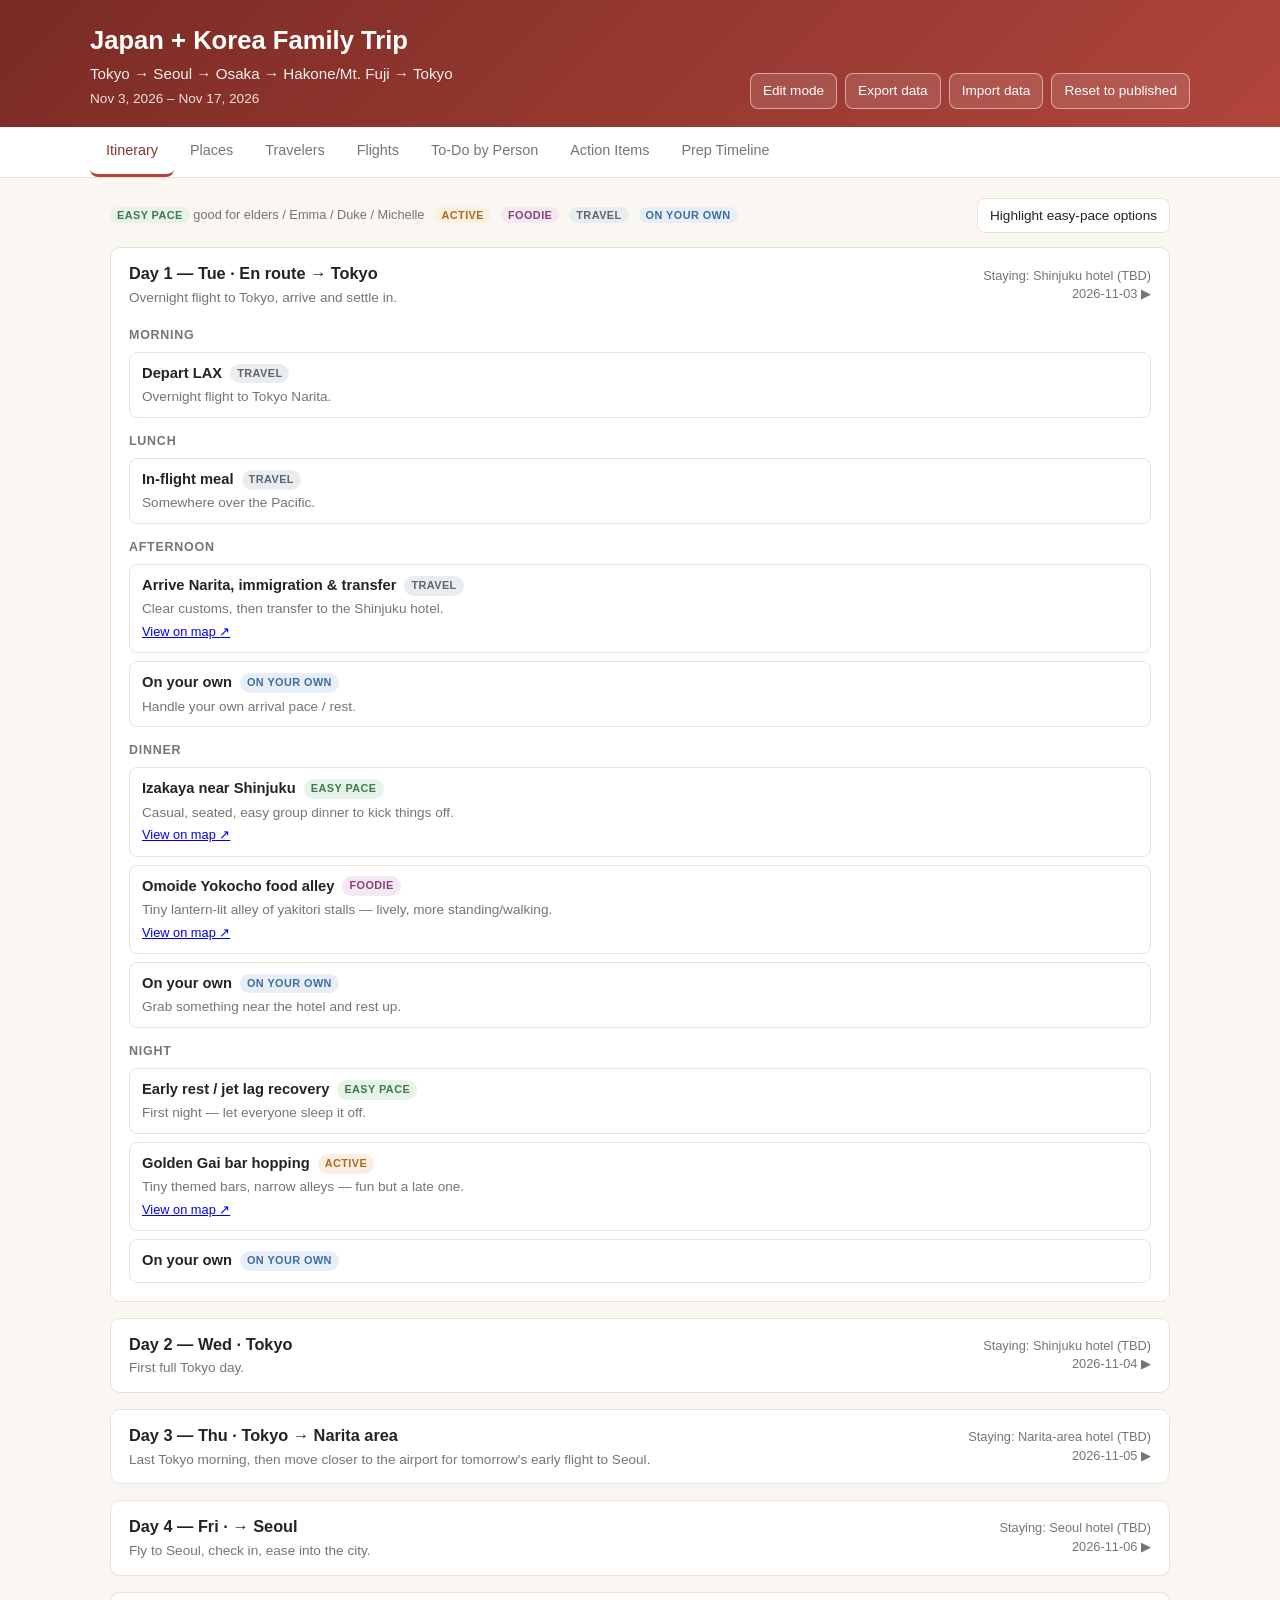
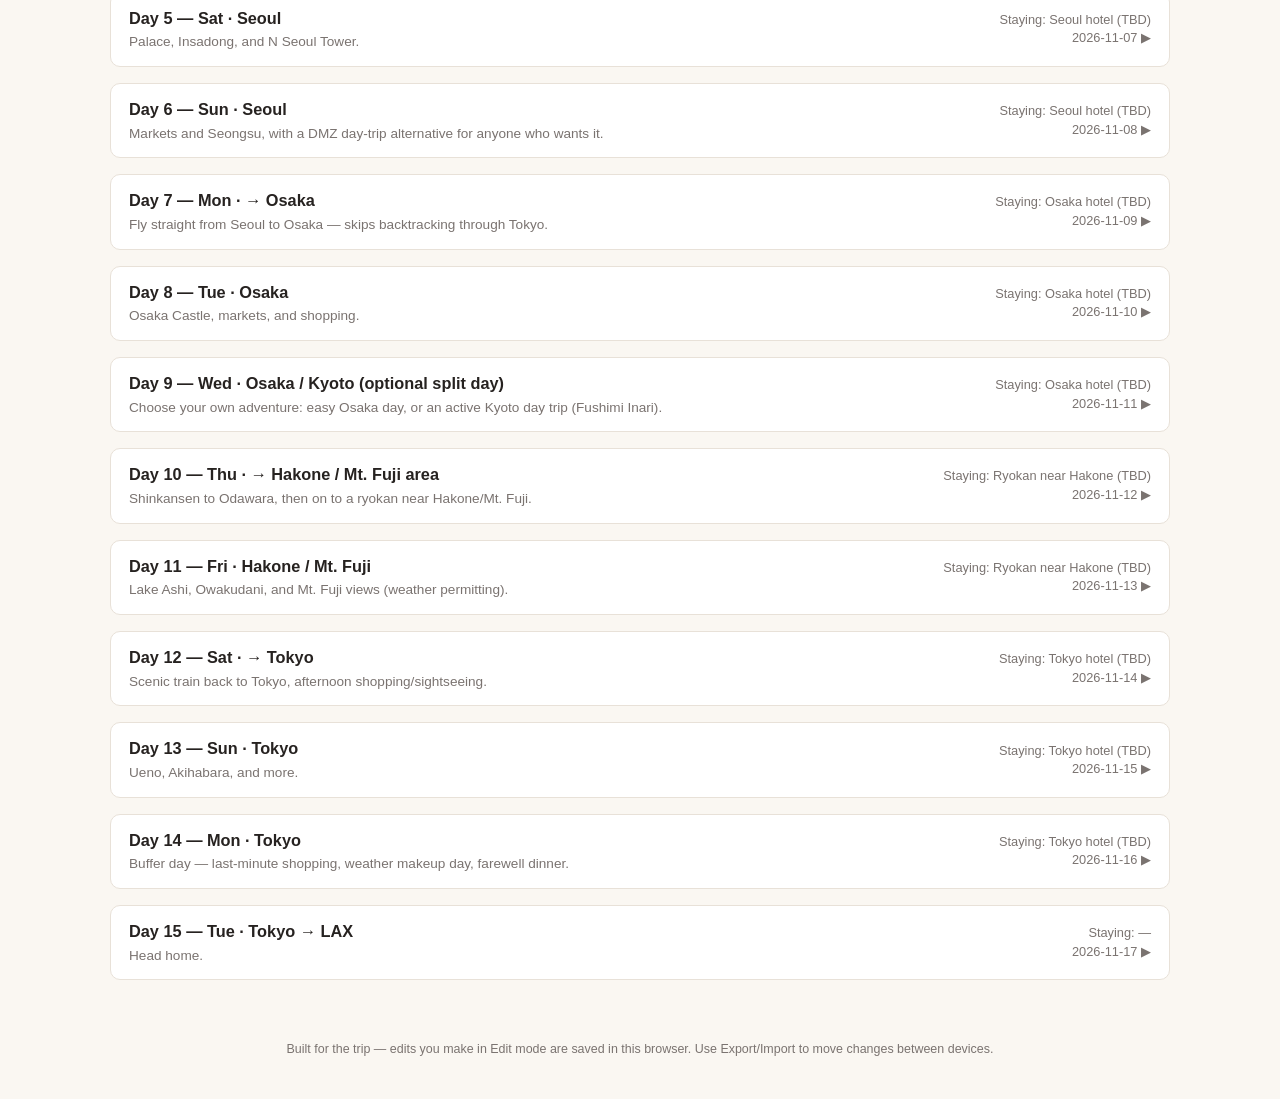
==== index.html @ 680eaec0 "Add files via upload" ====
<!DOCTYPE html>
<html lang="en">
<head>
<meta charset="UTF-8" />
<meta name="viewport" content="width=device-width, initial-scale=1.0" />
<title>Japan + Korea Family Trip 2026</title>
<link rel="stylesheet" href="style.css" />
</head>
<body>

<header class="site-header">
  <div class="header-inner">
    <div>
      <h1 id="trip-title">Trip</h1>
      <div class="subtitle" id="trip-subtitle"></div>
      <div class="dates" id="trip-dates"></div>
    </div>
    <div class="header-controls">
      <button id="edit-toggle">Edit mode</button>
      <button id="export-btn">Export data</button>
      <label class="file-input-label">
        <input type="file" id="import-input" accept="application/json" />
        <span class="btn" style="display:inline-block;">Import data</span>
      </label>
      <button id="reset-btn">Reset to published</button>
    </div>
  </div>
</header>

<nav class="tabs">
  <div class="tabs-inner">
    <button data-tab="itinerary" class="active">Itinerary</button>
    <button data-tab="places">Places</button>
    <button data-tab="travelers">Travelers</button>
    <button data-tab="flights">Flights</button>
    <button data-tab="todos">To-Do by Person</button>
    <button data-tab="actions">Action Items</button>
    <button data-tab="timeline">Prep Timeline</button>
  </div>
</nav>

<main>

  <div class="panel active" id="panel-itinerary">
    <div class="legend">
      <span><span class="tag tag-easy">Easy pace</span> good for elders / Emma / Duke / Michelle</span>
      <span><span class="tag tag-active">Active</span></span>
      <span><span class="tag tag-foodie">Foodie</span></span>
      <span><span class="tag tag-travel">Travel</span></span>
      <span><span class="tag tag-own">On your own</span></span>
      <button id="highlight-toggle" style="margin-left:auto;background:#fff;border:1px solid var(--line);color:var(--ink);">Highlight easy-pace options</button>
    </div>
    <div id="itinerary-list"></div>
  </div>

  <div class="panel" id="panel-places">
    <section class="section-block">
      <h2>Places & Links</h2>
      <p class="hint">Automatically pulled from the itinerary — click a place to open it in Google Maps.</p>
      <div id="places-list"></div>
    </section>
  </div>

  <div class="panel" id="panel-travelers">
    <section class="section-block">
      <h2>Who's Going</h2>
      <p class="hint">Turn on Edit mode to fill in real contact details.</p>
      <div class="people-grid" id="travelers-grid"></div>
    </section>
  </div>

  <div class="panel" id="panel-flights">
    <section class="section-block">
      <h2>Flight Itineraries</h2>
      <p class="hint">Placeholders — fill in real confirmation numbers and times in Edit mode.</p>
      <div style="overflow-x:auto;">
        <table>
          <thead><tr><th>Date</th><th>Route</th><th>Travelers</th><th>Airline</th><th>Flight #</th><th>Depart</th><th>Arrive</th><th>Confirmation #</th><th>Notes</th></tr></thead>
          <tbody id="flights-body"></tbody>
        </table>
      </div>
      <div id="flights-add-wrap"></div>
    </section>
  </div>

  <div class="panel" id="panel-todos">
    <section class="section-block">
      <h2>To-Do List by Person</h2>
      <div class="person-tabs" id="person-tabs"></div>
      <div id="todo-list"></div>
      <div id="todo-add-wrap"></div>
    </section>
  </div>

  <div class="panel" id="panel-actions">
    <section class="section-block">
      <h2>Action Items</h2>
      <p class="hint">Trip-wide bookings and logistics that need to get done.</p>
      <div id="action-list"></div>
      <div id="action-add-wrap"></div>
    </section>
  </div>

  <div class="panel" id="panel-timeline">
    <section class="section-block">
      <h2>Prep Timeline</h2>
      <p class="hint">From packing and the ride to the airport, through the trip, to getting home.</p>
      <ul class="checklist" id="timeline-list"></ul>
      <div id="timeline-add-wrap"></div>
    </section>
  </div>

</main>

<footer class="site-footer">
  Built for the trip — edits you make in Edit mode are saved in this browser. Use Export/Import to move changes between devices.
</footer>

<script src="data.js"></script>
<script src="app.js"></script>
</body>
</html>
---- style.css ----
:root {
  --bg: #faf7f2;
  --card: #ffffff;
  --ink: #262220;
  --muted: #7a7370;
  --line: #e8e1d8;
  --accent: #b0453c;
  --accent-dark: #8a342c;
  --easy: #3f7a4e;
  --easy-bg: #e7f2e9;
  --active: #b06a1e;
  --active-bg: #faf0e2;
  --foodie: #8a3f7a;
  --foodie-bg: #f4e9f2;
  --travel: #5c6570;
  --travel-bg: #eaedf0;
  --own: #3a6ea5;
  --own-bg: #e8eef6;
  --radius: 10px;
}

* { box-sizing: border-box; }

body {
  margin: 0;
  font-family: -apple-system, BlinkMacSystemFont, "Segoe UI", Helvetica, Arial, sans-serif;
  background: var(--bg);
  color: var(--ink);
  line-height: 1.45;
}

header.site-header {
  background: linear-gradient(135deg, #7a2b24, var(--accent));
  color: #fff;
  padding: 22px 20px 18px;
}

.header-inner {
  max-width: 1100px;
  margin: 0 auto;
  display: flex;
  flex-wrap: wrap;
  justify-content: space-between;
  align-items: flex-end;
  gap: 12px;
}

header.site-header h1 { margin: 0 0 4px; font-size: 1.6rem; }
header.site-header .subtitle { opacity: 0.92; font-size: 0.95rem; }
header.site-header .dates { opacity: 0.85; font-size: 0.85rem; margin-top: 4px; }

.header-controls {
  display: flex;
  gap: 8px;
  flex-wrap: wrap;
  align-items: center;
}

button, .btn {
  font: inherit;
  cursor: pointer;
  border-radius: 8px;
  border: 1px solid rgba(255,255,255,0.5);
  background: rgba(255,255,255,0.12);
  color: #fff;
  padding: 7px 12px;
  font-size: 0.85rem;
  transition: background 0.15s;
}
.header-controls button:hover { background: rgba(255,255,255,0.25); }
.header-controls button.active-toggle { background: #fff; color: var(--accent-dark); border-color: #fff; font-weight: 600; }

nav.tabs {
  background: var(--card);
  border-bottom: 1px solid var(--line);
  position: sticky;
  top: 0;
  z-index: 10;
}
nav.tabs .tabs-inner {
  max-width: 1100px;
  margin: 0 auto;
  display: flex;
  overflow-x: auto;
}
nav.tabs button {
  background: none;
  border: none;
  color: var(--muted);
  padding: 13px 16px;
  font-size: 0.9rem;
  font-weight: 500;
  white-space: nowrap;
  border-bottom: 3px solid transparent;
}
nav.tabs button.active {
  color: var(--accent-dark);
  border-bottom-color: var(--accent);
}

main {
  max-width: 1100px;
  margin: 0 auto;
  padding: 20px;
}

.panel { display: none; }
.panel.active { display: block; }

.day-card {
  background: var(--card);
  border: 1px solid var(--line);
  border-radius: var(--radius);
  margin-bottom: 16px;
  overflow: hidden;
}
.day-card .day-head {
  padding: 14px 18px;
  cursor: pointer;
  display: flex;
  justify-content: space-between;
  align-items: center;
  gap: 10px;
  flex-wrap: wrap;
}
.day-card .day-head:hover { background: #fbf9f6; }
.day-title { font-weight: 700; font-size: 1.02rem; }
.day-sub { color: var(--muted); font-size: 0.85rem; margin-top: 2px; }
.day-meta { font-size: 0.8rem; color: var(--muted); text-align: right; }
.day-body { padding: 0 18px 18px; display: none; }
.day-card.open .day-body { display: block; }
.day-card.open .chevron { transform: rotate(90deg); }
.chevron { transition: transform 0.15s; color: var(--muted); }

.slot { margin-top: 14px; }
.slot:first-child { margin-top: 4px; }
.slot h4 {
  margin: 0 0 8px;
  font-size: 0.78rem;
  text-transform: uppercase;
  letter-spacing: 0.06em;
  color: var(--muted);
}
.option-grid { display: flex; flex-direction: column; gap: 8px; }
.option {
  border: 1px solid var(--line);
  border-radius: 8px;
  padding: 10px 12px;
  display: flex;
  justify-content: space-between;
  gap: 10px;
  align-items: flex-start;
}
.option-main { flex: 1; }
.option-title-row { display: flex; align-items: center; gap: 8px; flex-wrap: wrap; }
.option-title { font-weight: 600; font-size: 0.92rem; }
.option-desc { color: var(--muted); font-size: 0.85rem; margin-top: 3px; }
.option-link { font-size: 0.8rem; margin-top: 4px; display: inline-block; }

.tag {
  font-size: 0.68rem;
  font-weight: 700;
  text-transform: uppercase;
  letter-spacing: 0.04em;
  padding: 2px 7px;
  border-radius: 20px;
  white-space: nowrap;
}
.tag-easy { background: var(--easy-bg); color: var(--easy); }
.tag-active { background: var(--active-bg); color: var(--active); }
.tag-foodie { background: var(--foodie-bg); color: var(--foodie); }
.tag-travel { background: var(--travel-bg); color: var(--travel); }
.tag-own { background: var(--own-bg); color: var(--own); }

.highlight-easy .option:not(.opt-easy) { opacity: 0.55; }
.highlight-easy .opt-easy { box-shadow: 0 0 0 2px var(--easy); }

.opt-actions { display: flex; gap: 4px; flex-shrink: 0; }
.opt-actions button {
  background: none;
  border: 1px solid var(--line);
  color: var(--muted);
  border-radius: 6px;
  padding: 3px 7px;
  font-size: 0.75rem;
}

.add-option-btn {
  border: 1px dashed var(--line);
  background: none;
  color: var(--muted);
  border-radius: 8px;
  padding: 6px 10px;
  font-size: 0.8rem;
  align-self: flex-start;
}

section.section-block {
  background: var(--card);
  border: 1px solid var(--line);
  border-radius: var(--radius);
  padding: 18px;
  margin-bottom: 18px;
}
section.section-block h2 { margin-top: 0; font-size: 1.1rem; }
section.section-block > p.hint { color: var(--muted); font-size: 0.85rem; margin-top: -8px; }

table { width: 100%; border-collapse: collapse; font-size: 0.88rem; }
th, td { text-align: left; padding: 8px 10px; border-bottom: 1px solid var(--line); vertical-align: top; }
th { color: var(--muted); font-size: 0.75rem; text-transform: uppercase; letter-spacing: 0.04em; }
tr:last-child td { border-bottom: none; }
td input, td textarea { width: 100%; border: 1px solid var(--line); border-radius: 6px; padding: 5px 7px; font: inherit; font-size: 0.85rem; }

.people-grid { display: grid; grid-template-columns: repeat(auto-fill, minmax(230px, 1fr)); gap: 12px; }
.person-card { border: 1px solid var(--line); border-radius: 8px; padding: 12px; }
.person-card h3 { margin: 0 0 2px; font-size: 1rem; }
.person-role { color: var(--muted); font-size: 0.78rem; margin-bottom: 8px; }
.person-card .field { font-size: 0.83rem; margin-top: 4px; }
.person-card .field label { color: var(--muted); font-size: 0.72rem; text-transform: uppercase; display: block; margin-bottom: 2px; }
.badge-easy-pace { display: inline-block; margin-top: 6px; font-size: 0.68rem; background: var(--easy-bg); color: var(--easy); padding: 2px 7px; border-radius: 20px; font-weight: 700; }

ul.checklist { list-style: none; margin: 0; padding: 0; }
ul.checklist li {
  display: flex;
  align-items: flex-start;
  gap: 8px;
  padding: 8px 0;
  border-bottom: 1px solid var(--line);
}
ul.checklist li:last-child { border-bottom: none; }
ul.checklist li.done .item-text { text-decoration: line-through; color: var(--muted); }
ul.checklist input[type="checkbox"] { margin-top: 3px; }
.item-text { flex: 1; font-size: 0.9rem; }
.item-owner { color: var(--muted); font-size: 0.78rem; }
.item-del { border: none; background: none; color: var(--muted); cursor: pointer; font-size: 0.85rem; }

.person-tabs { display: flex; flex-wrap: wrap; gap: 6px; margin-bottom: 14px; }
.person-tabs button {
  border: 1px solid var(--line);
  background: var(--card);
  color: var(--ink);
  border-radius: 20px;
  padding: 5px 13px;
  font-size: 0.83rem;
}
.person-tabs button.active { background: var(--accent); color: #fff; border-color: var(--accent); }

.add-row { display: flex; gap: 8px; margin-top: 12px; }
.add-row input { flex: 1; border: 1px solid var(--line); border-radius: 6px; padding: 7px 9px; font: inherit; }
.add-row button { border: 1px solid var(--accent); background: var(--accent); color: #fff; border-radius: 6px; padding: 7px 12px; }

.modal-overlay {
  position: fixed; inset: 0; background: rgba(0,0,0,0.4);
  display: flex; align-items: center; justify-content: center;
  z-index: 100; padding: 16px;
}
.modal {
  background: #fff; border-radius: 10px; padding: 20px; max-width: 420px; width: 100%;
  max-height: 90vh; overflow-y: auto;
}
.modal h3 { margin-top: 0; }
.modal label { display: block; font-size: 0.78rem; color: var(--muted); margin: 10px 0 3px; text-transform: uppercase; }
.modal input, .modal select, .modal textarea {
  width: 100%; border: 1px solid var(--line); border-radius: 6px; padding: 7px 9px; font: inherit;
}
.modal textarea { resize: vertical; min-height: 50px; }
.modal-actions { display: flex; justify-content: flex-end; gap: 8px; margin-top: 16px; }
.modal-actions button { border-radius: 6px; padding: 7px 14px; font: inherit; }
.btn-cancel { background: none; border: 1px solid var(--line); color: var(--muted); }
.btn-save { background: var(--accent); border: 1px solid var(--accent); color: #fff; }
.btn-danger { background: #b0453c; border: 1px solid #b0453c; color: #fff; }

.legend { display: flex; flex-wrap: wrap; gap: 10px; margin-bottom: 14px; font-size: 0.8rem; color: var(--muted); align-items: center; }

footer.site-footer { text-align: center; color: var(--muted); font-size: 0.78rem; padding: 24px 20px 40px; }

.edit-only { display: none; }
body.edit-mode .edit-only { display: inline-flex; }
body.edit-mode .option { background: #fffaf3; }

.file-input-label {
  display: inline-block;
}
.file-input-label input[type=file] { display: none; }

@media (max-width: 640px) {
  .day-meta { text-align: left; }
  table, thead, tbody, th, td, tr { display: block; }
  thead tr { display: none; }
  td { border-bottom: none; padding: 3px 0; }
  tr { border-bottom: 1px solid var(--line); padding: 8px 0; }
  td::before { content: attr(data-label); display: block; font-size: 0.7rem; color: var(--muted); text-transform: uppercase; }
}
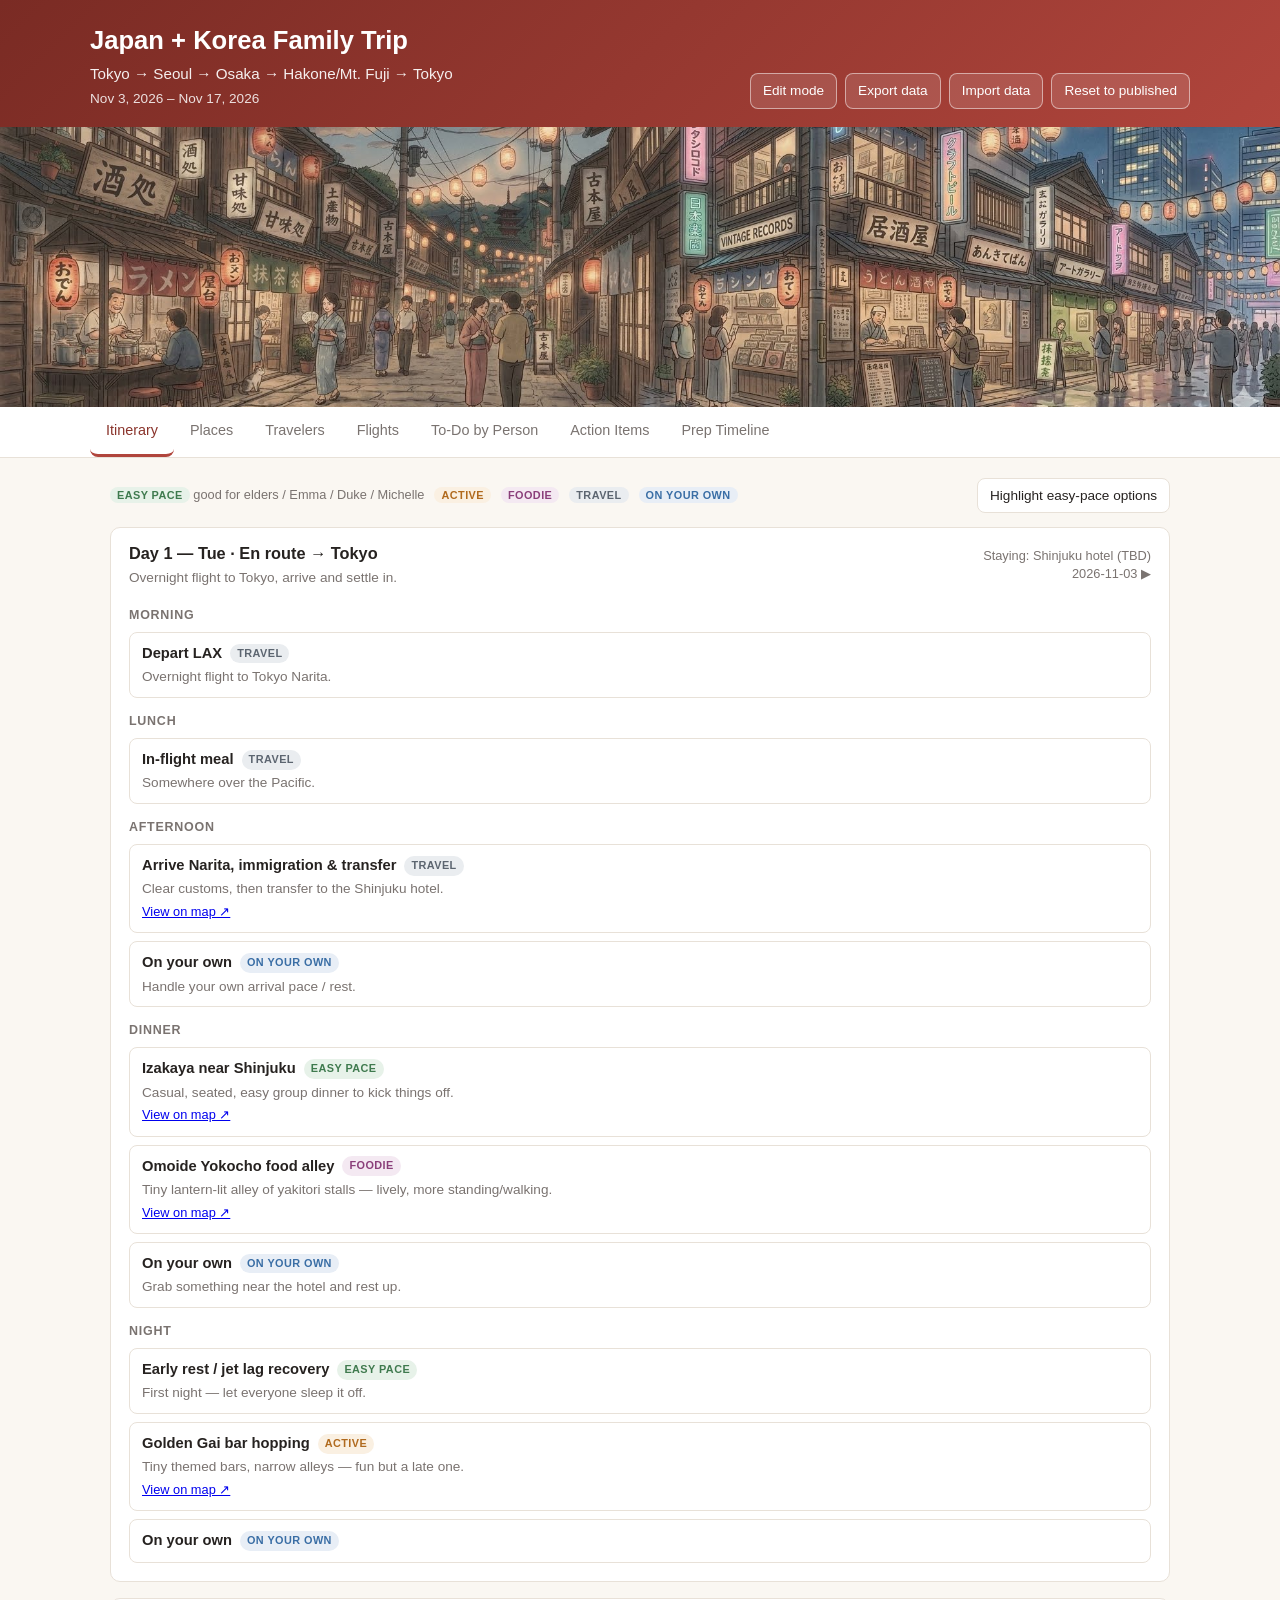
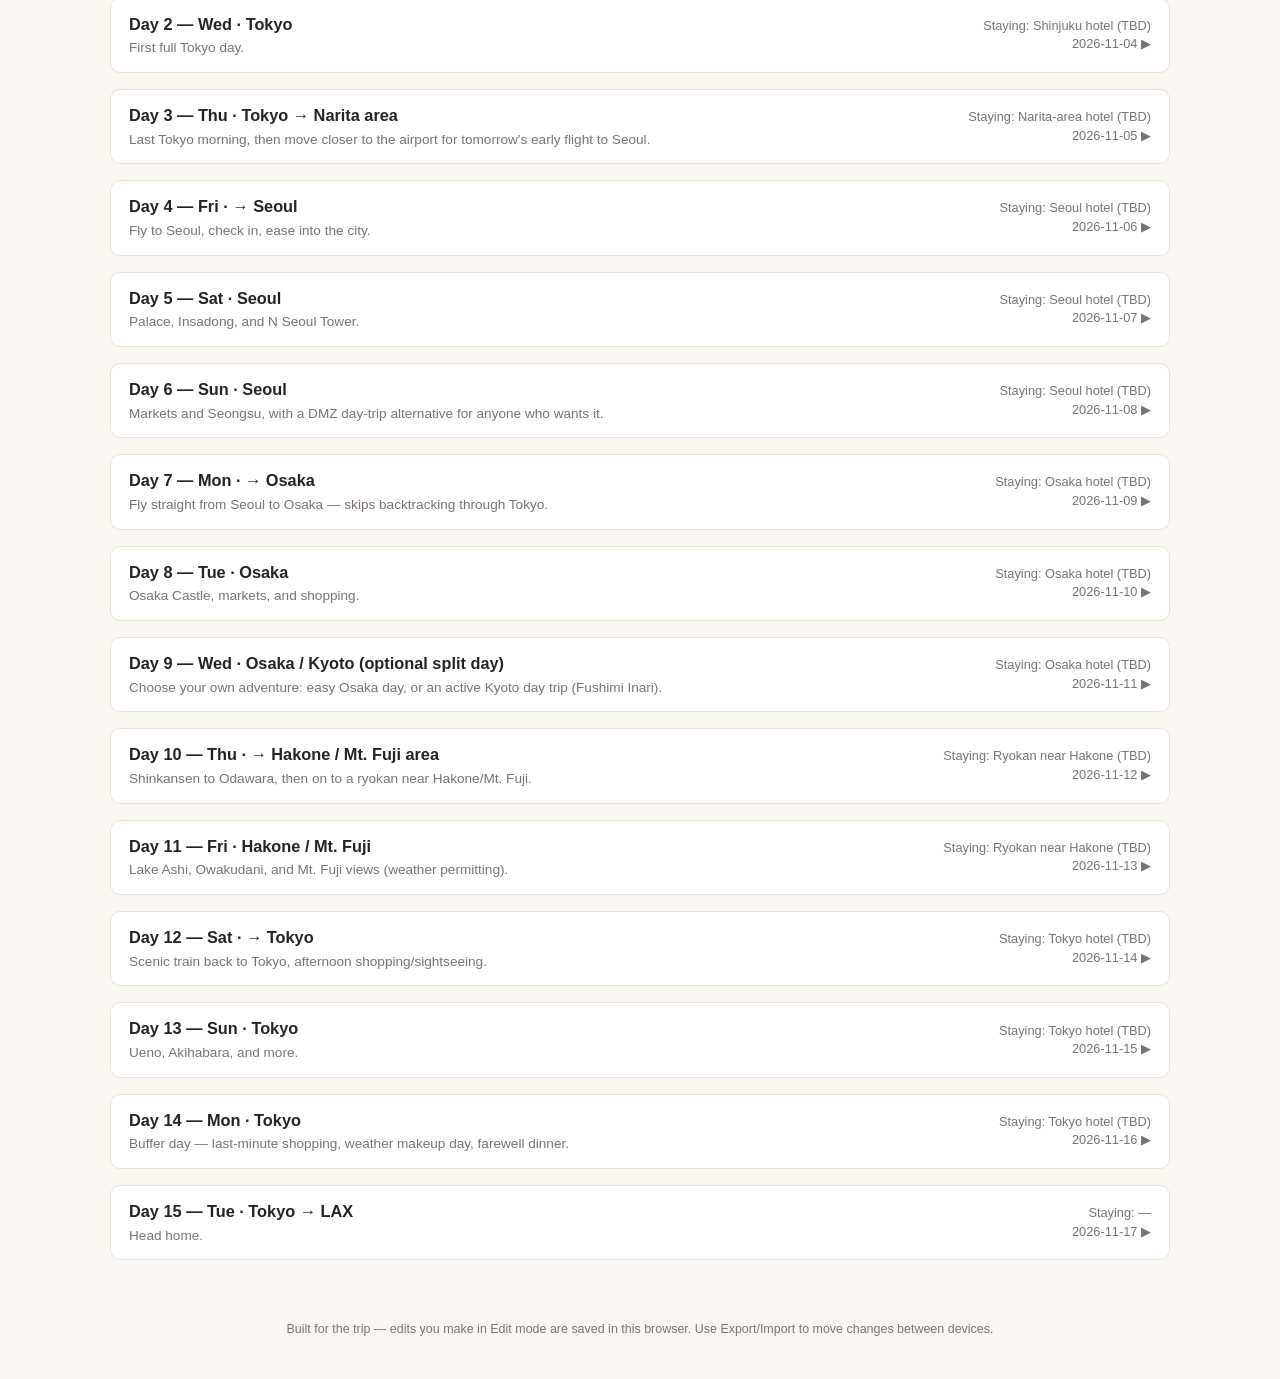
==== commit 2a8f7112: "Add files via upload" ====
--- a/index.html
+++ b/index.html
@@ -27,6 +27,8 @@
   </div>
 </header>
 
+<img src="assets/hero-street.png" alt="" class="hero-image" />
+
 <nav class="tabs">
   <div class="tabs-inner">
     <button data-tab="itinerary" class="active">Itinerary</button>
@@ -55,6 +57,7 @@
 
   <div class="panel" id="panel-places">
     <section class="section-block">
+      <img src="assets/places-divider.png" alt="" class="section-divider" />
       <h2>Places & Links</h2>
       <p class="hint">Automatically pulled from the itinerary — click a place to open it in Google Maps.</p>
       <div id="places-list"></div>
@@ -63,6 +66,7 @@
 
   <div class="panel" id="panel-travelers">
     <section class="section-block">
+      <img src="assets/travelers-divider.png" alt="" class="section-divider" />
       <h2>Who's Going</h2>
       <p class="hint">Turn on Edit mode to fill in real contact details.</p>
       <div class="people-grid" id="travelers-grid"></div>
@@ -71,6 +75,7 @@
 
   <div class="panel" id="panel-flights">
     <section class="section-block">
+      <img src="assets/flights-divider.png" alt="" class="section-divider" />
       <h2>Flight Itineraries</h2>
       <p class="hint">Placeholders — fill in real confirmation numbers and times in Edit mode.</p>
       <div style="overflow-x:auto;">
--- a/style.css
+++ b/style.css
@@ -70,6 +70,22 @@
 .header-controls button:hover { background: rgba(255,255,255,0.25); }
 .header-controls button.active-toggle { background: #fff; color: var(--accent-dark); border-color: #fff; font-weight: 600; }
 
+.hero-image {
+  display: block;
+  width: 100%;
+  max-height: 280px;
+  object-fit: cover;
+}
+
+.section-divider {
+  display: block;
+  width: 100%;
+  max-height: 160px;
+  object-fit: cover;
+  border-radius: var(--radius);
+  margin-bottom: 14px;
+}
+
 nav.tabs {
   background: var(--card);
   border-bottom: 1px solid var(--line);
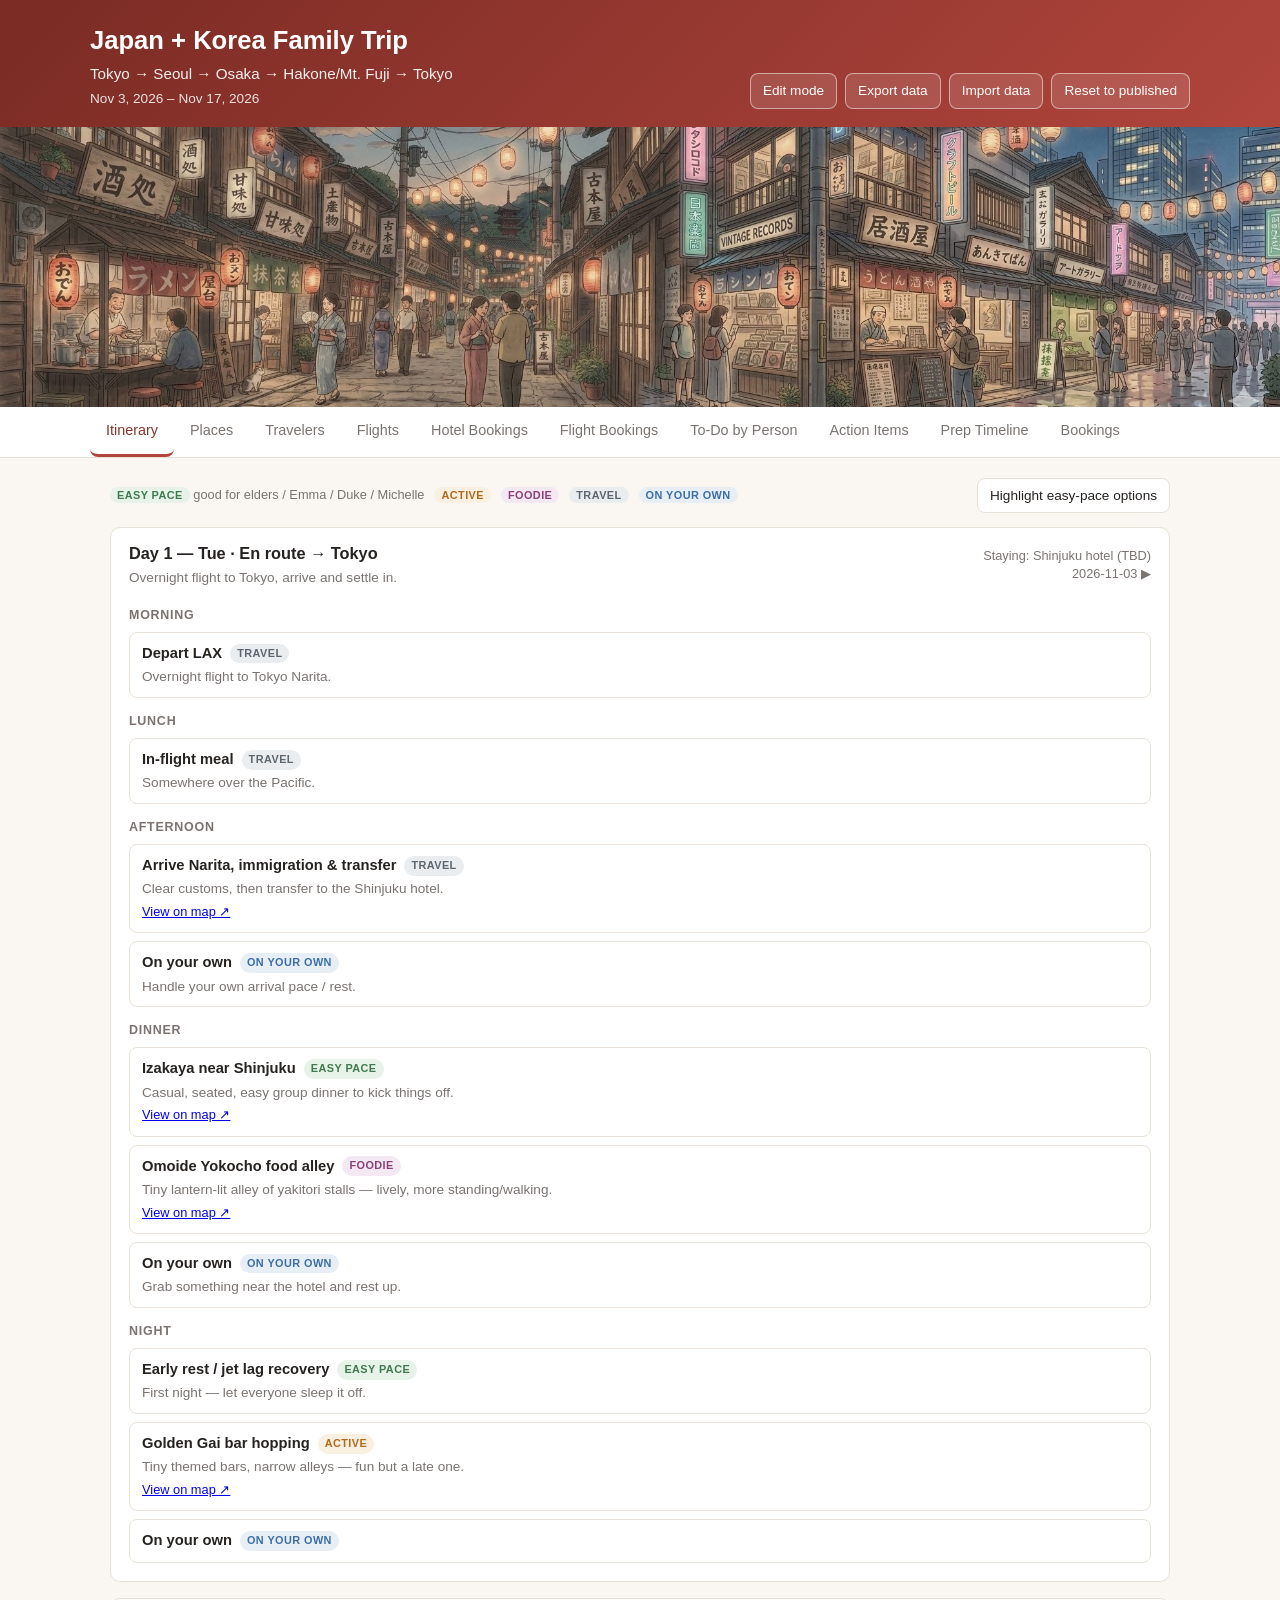
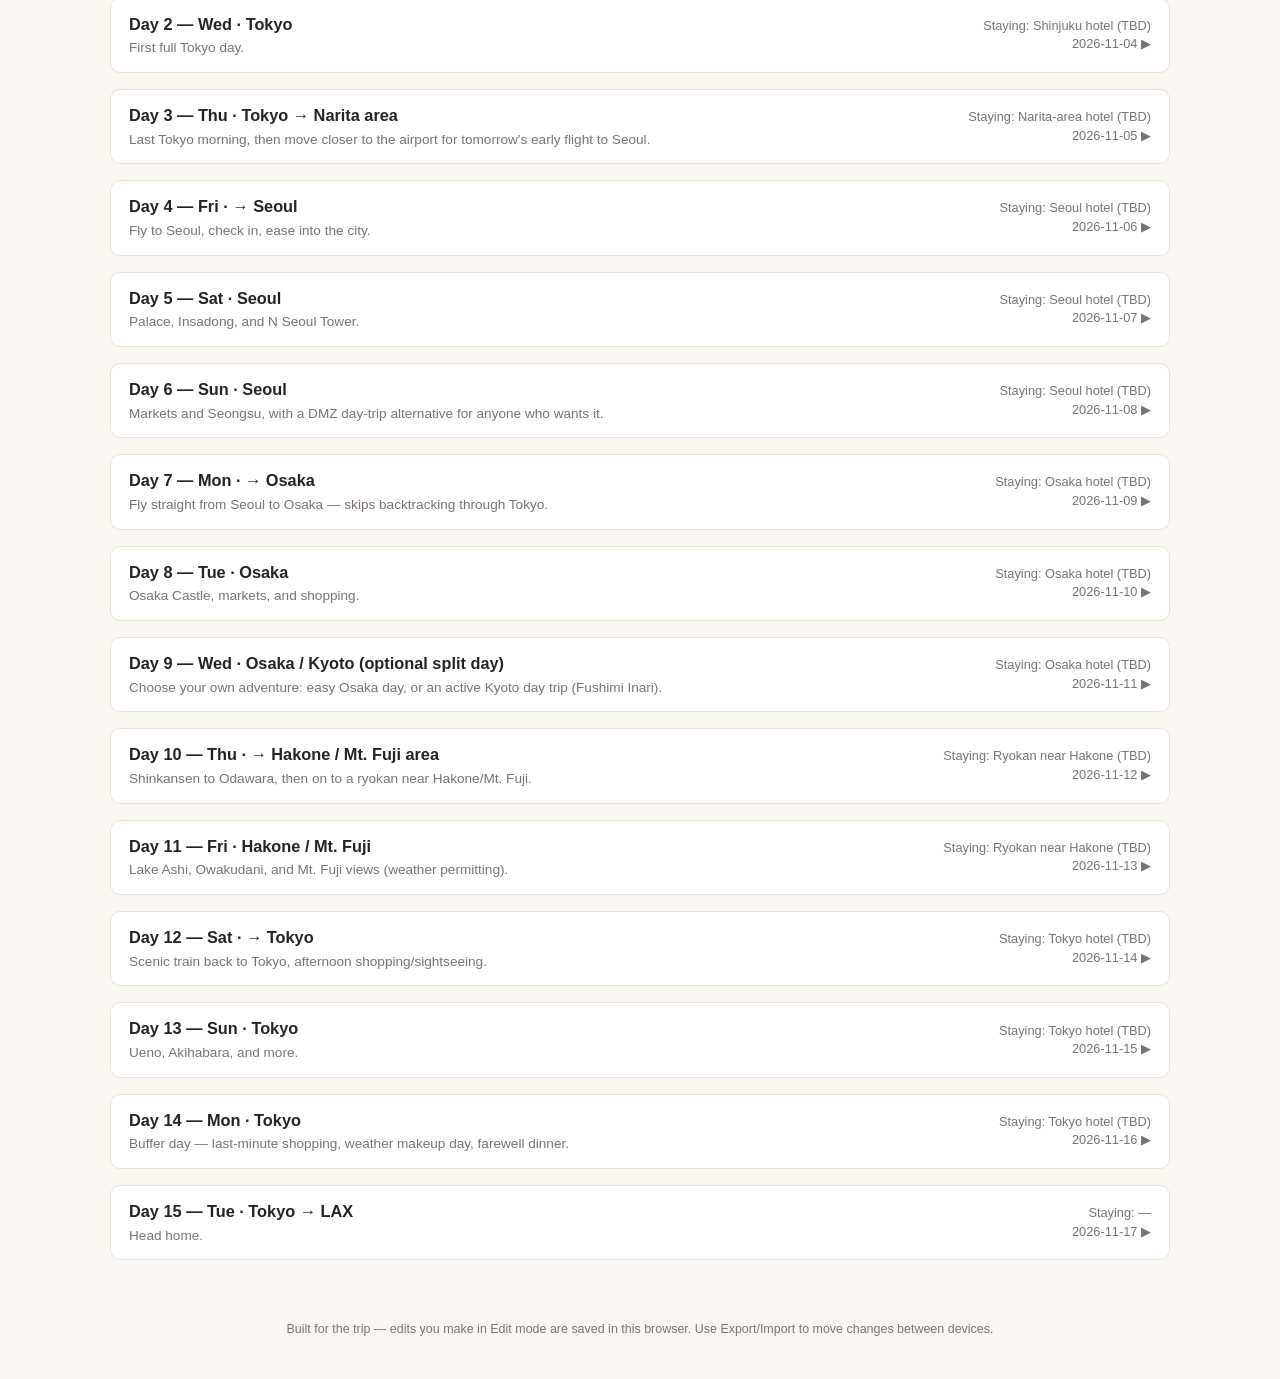
==== commit 2a864fef: "Add Hotel Bookings, Flight Bookings, and Bookings tabs" ====
--- a/index.html
+++ b/index.html
@@ -35,9 +35,12 @@
     <button data-tab="places">Places</button>
     <button data-tab="travelers">Travelers</button>
     <button data-tab="flights">Flights</button>
+    <button data-tab="hotelbookings">Hotel Bookings</button>
+    <button data-tab="flightbookings">Flight Bookings</button>
     <button data-tab="todos">To-Do by Person</button>
     <button data-tab="actions">Action Items</button>
     <button data-tab="timeline">Prep Timeline</button>
+    <button data-tab="bookings">Bookings</button>
   </div>
 </nav>
 
@@ -56,8 +59,8 @@
   </div>
 
   <div class="panel" id="panel-places">
+    <img src="assets/places-divider.png" alt="" class="section-divider" />
     <section class="section-block">
-      <img src="assets/places-divider.png" alt="" class="section-divider" />
       <h2>Places & Links</h2>
       <p class="hint">Automatically pulled from the itinerary — click a place to open it in Google Maps.</p>
       <div id="places-list"></div>
@@ -65,8 +68,8 @@
   </div>
 
   <div class="panel" id="panel-travelers">
+    <img src="assets/travelers-divider.png" alt="" class="section-divider" />
     <section class="section-block">
-      <img src="assets/travelers-divider.png" alt="" class="section-divider" />
       <h2>Who's Going</h2>
       <p class="hint">Turn on Edit mode to fill in real contact details.</p>
       <div class="people-grid" id="travelers-grid"></div>
@@ -74,8 +77,8 @@
   </div>
 
   <div class="panel" id="panel-flights">
+    <img src="assets/flights-divider.png" alt="" class="section-divider" />
     <section class="section-block">
-      <img src="assets/flights-divider.png" alt="" class="section-divider" />
       <h2>Flight Itineraries</h2>
       <p class="hint">Placeholders — fill in real confirmation numbers and times in Edit mode.</p>
       <div style="overflow-x:auto;">
@@ -85,6 +88,26 @@
         </table>
       </div>
       <div id="flights-add-wrap"></div>
+    </section>
+  </div>
+
+  <div class="panel" id="panel-hotelbookings">
+    <img src="assets/hotel-bookings-header.png" alt="" class="section-divider" />
+    <section class="section-block">
+      <h2>Hotel Bookings</h2>
+      <p class="hint">Confirmed hotel stays for the group.</p>
+      <div class="people-grid" id="hotel-bookings-grid"></div>
+      <div id="hotel-bookings-add-wrap" style="margin-top:12px;"></div>
+    </section>
+  </div>
+
+  <div class="panel" id="panel-flightbookings">
+    <img src="assets/flight-bookings-header.png" alt="" class="section-divider" />
+    <section class="section-block">
+      <h2>Flight Bookings</h2>
+      <p class="hint">Confirmed flight bookings and who's on each one.</p>
+      <div class="people-grid" id="flight-bookings-grid"></div>
+      <div id="flight-bookings-add-wrap" style="margin-top:12px;"></div>
     </section>
   </div>
 
@@ -115,6 +138,20 @@
     </section>
   </div>
 
+  <div class="panel" id="panel-bookings">
+    <section class="section-block">
+      <h2>Bookings</h2>
+      <p class="hint">Quick log of what's been booked and what it cost.</p>
+      <div style="overflow-x:auto;">
+        <table>
+          <thead><tr><th>City</th><th>Type</th><th>Name</th><th>Price</th><th></th></tr></thead>
+          <tbody id="bookings-body"></tbody>
+        </table>
+      </div>
+      <div id="bookings-add-wrap"></div>
+    </section>
+  </div>
+
 </main>
 
 <footer class="site-footer">
--- a/style.css
+++ b/style.css
@@ -27,6 +27,7 @@
   background: var(--bg);
   color: var(--ink);
   line-height: 1.45;
+  overflow-x: hidden;
 }
 
 header.site-header {
@@ -79,11 +80,14 @@
 
 .section-divider {
   display: block;
-  width: 100%;
-  max-height: 160px;
+  width: 100vw;
+  position: relative;
+  left: 50%;
+  transform: translateX(-50%);
+  max-height: 220px;
   object-fit: cover;
-  border-radius: var(--radius);
-  margin-bottom: 14px;
+  margin-top: -20px;
+  margin-bottom: 18px;
 }
 
 nav.tabs {
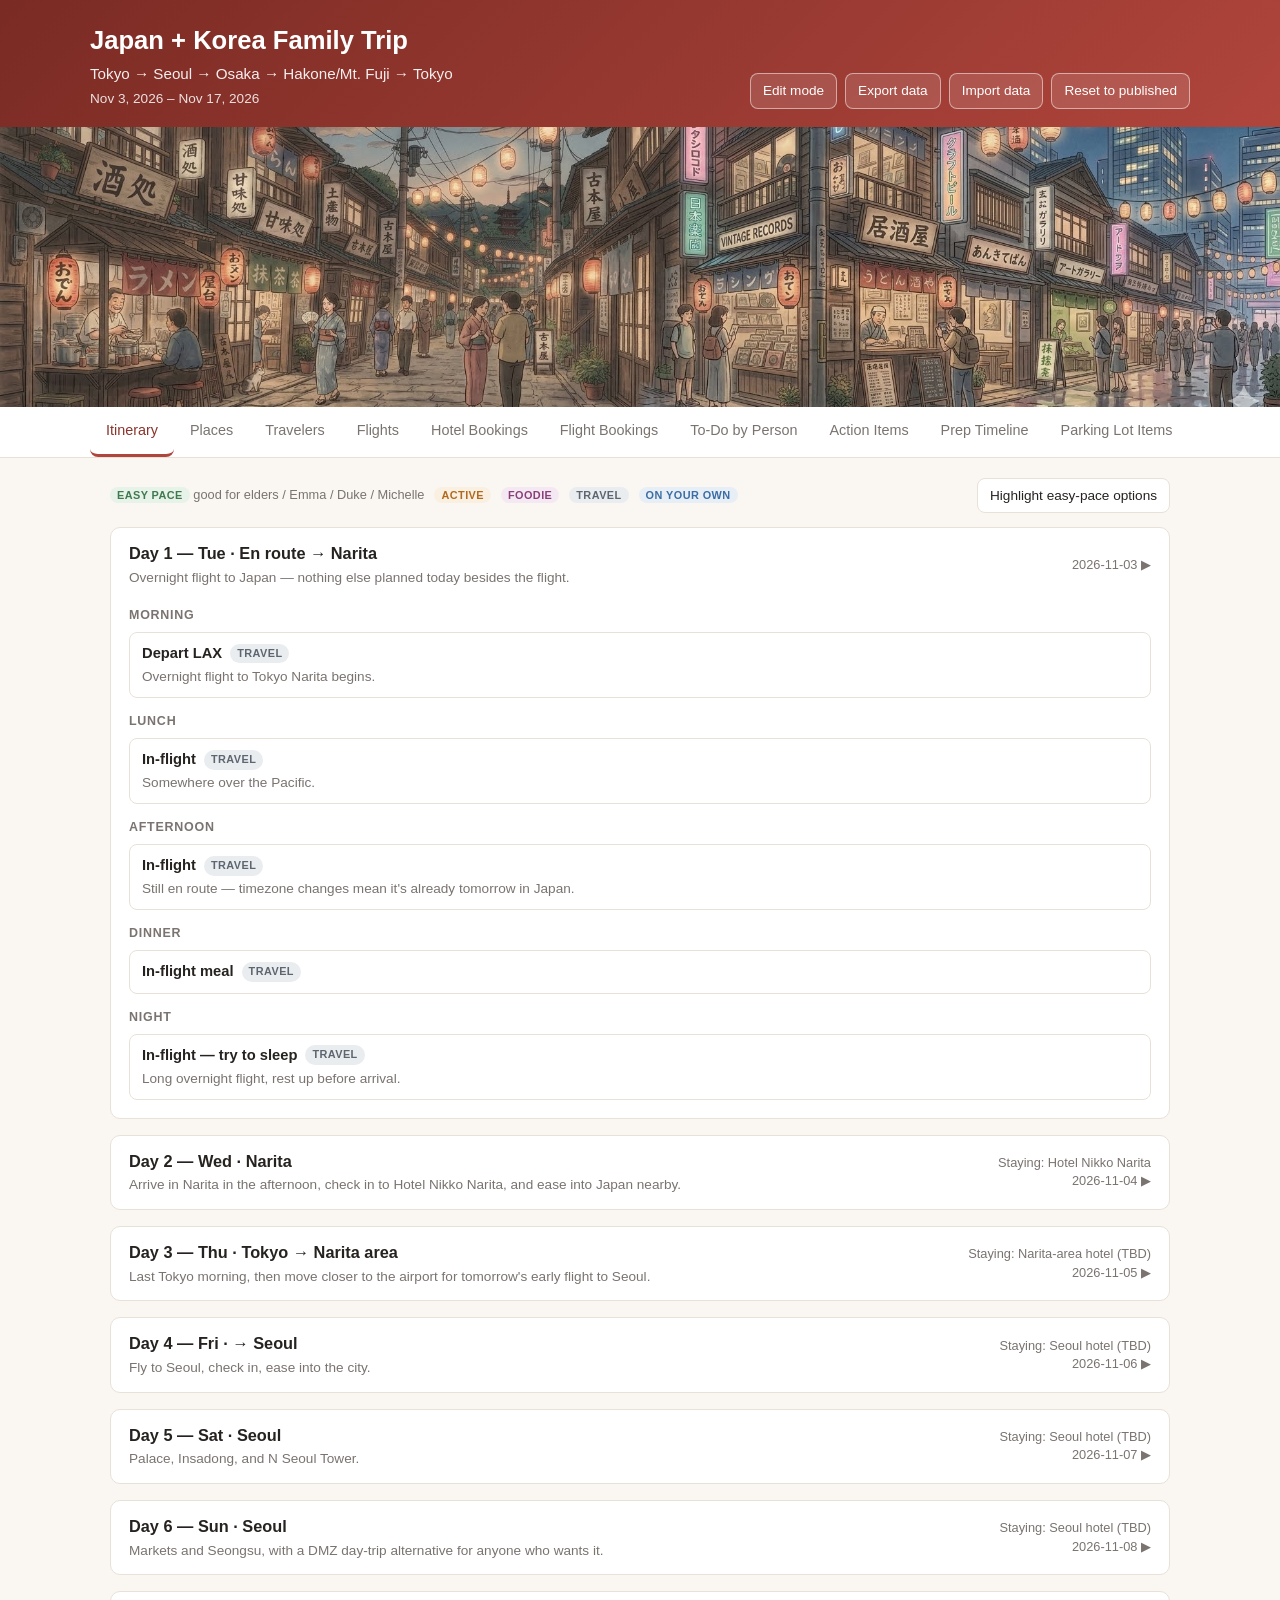
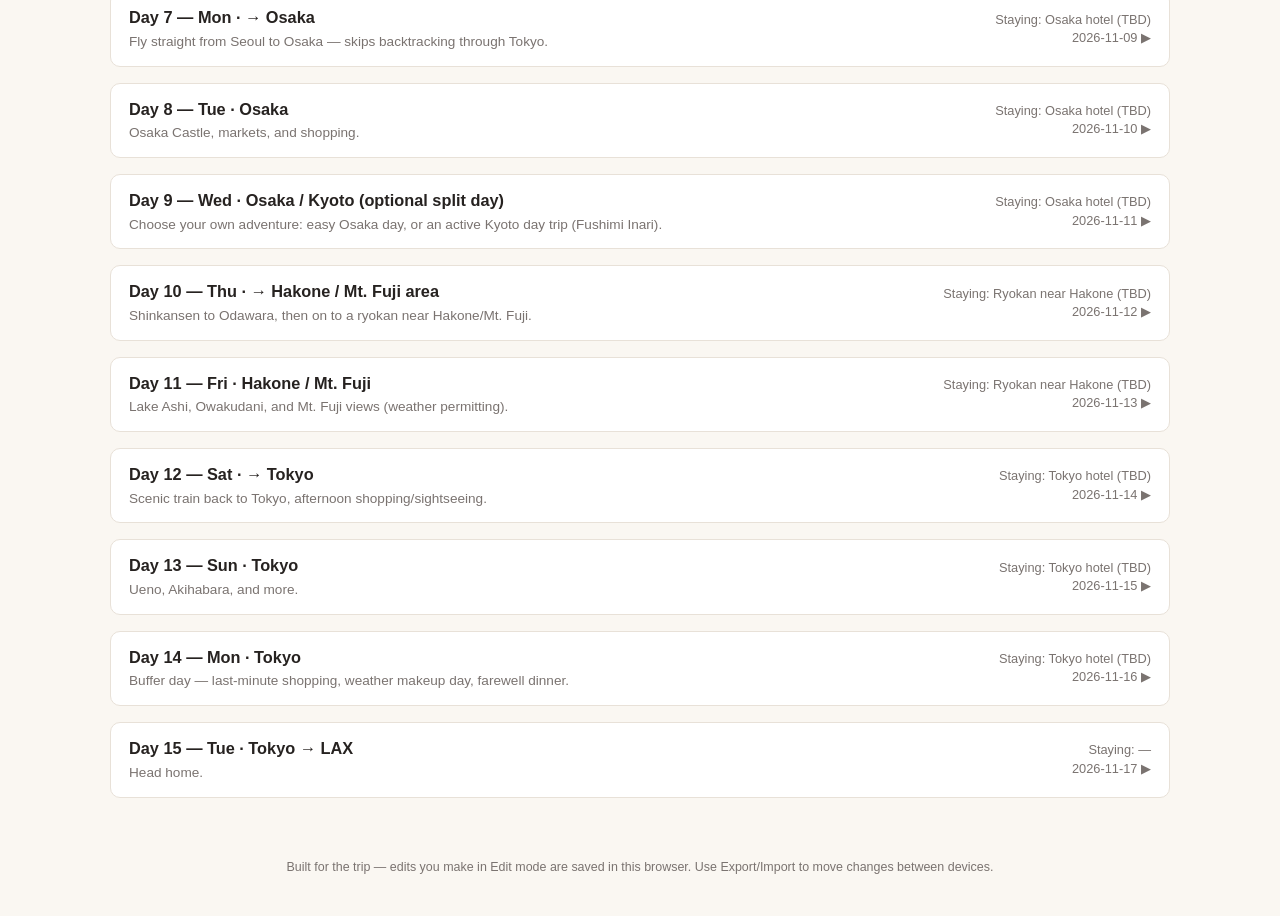
==== commit 485b1079: "Add Parking Lot Items nav tab and panel" ====
--- a/index.html
+++ b/index.html
@@ -40,6 +40,7 @@
     <button data-tab="todos">To-Do by Person</button>
     <button data-tab="actions">Action Items</button>
     <button data-tab="timeline">Prep Timeline</button>
+    <button data-tab="parkinglot">Parking Lot Items</button>
     <button data-tab="bookings">Bookings</button>
   </div>
 </nav>
@@ -138,6 +139,15 @@
     </section>
   </div>
 
+  <div class="panel" id="panel-parkinglot">
+    <section class="section-block">
+      <h2>Parking Lot Items</h2>
+      <p class="hint">Loose ideas and things to figure out later — just jot them down.</p>
+      <ul class="checklist" id="parking-lot-list"></ul>
+      <div id="parking-lot-add-wrap"></div>
+    </section>
+  </div>
+
   <div class="panel" id="panel-bookings">
     <section class="section-block">
       <h2>Bookings</h2>
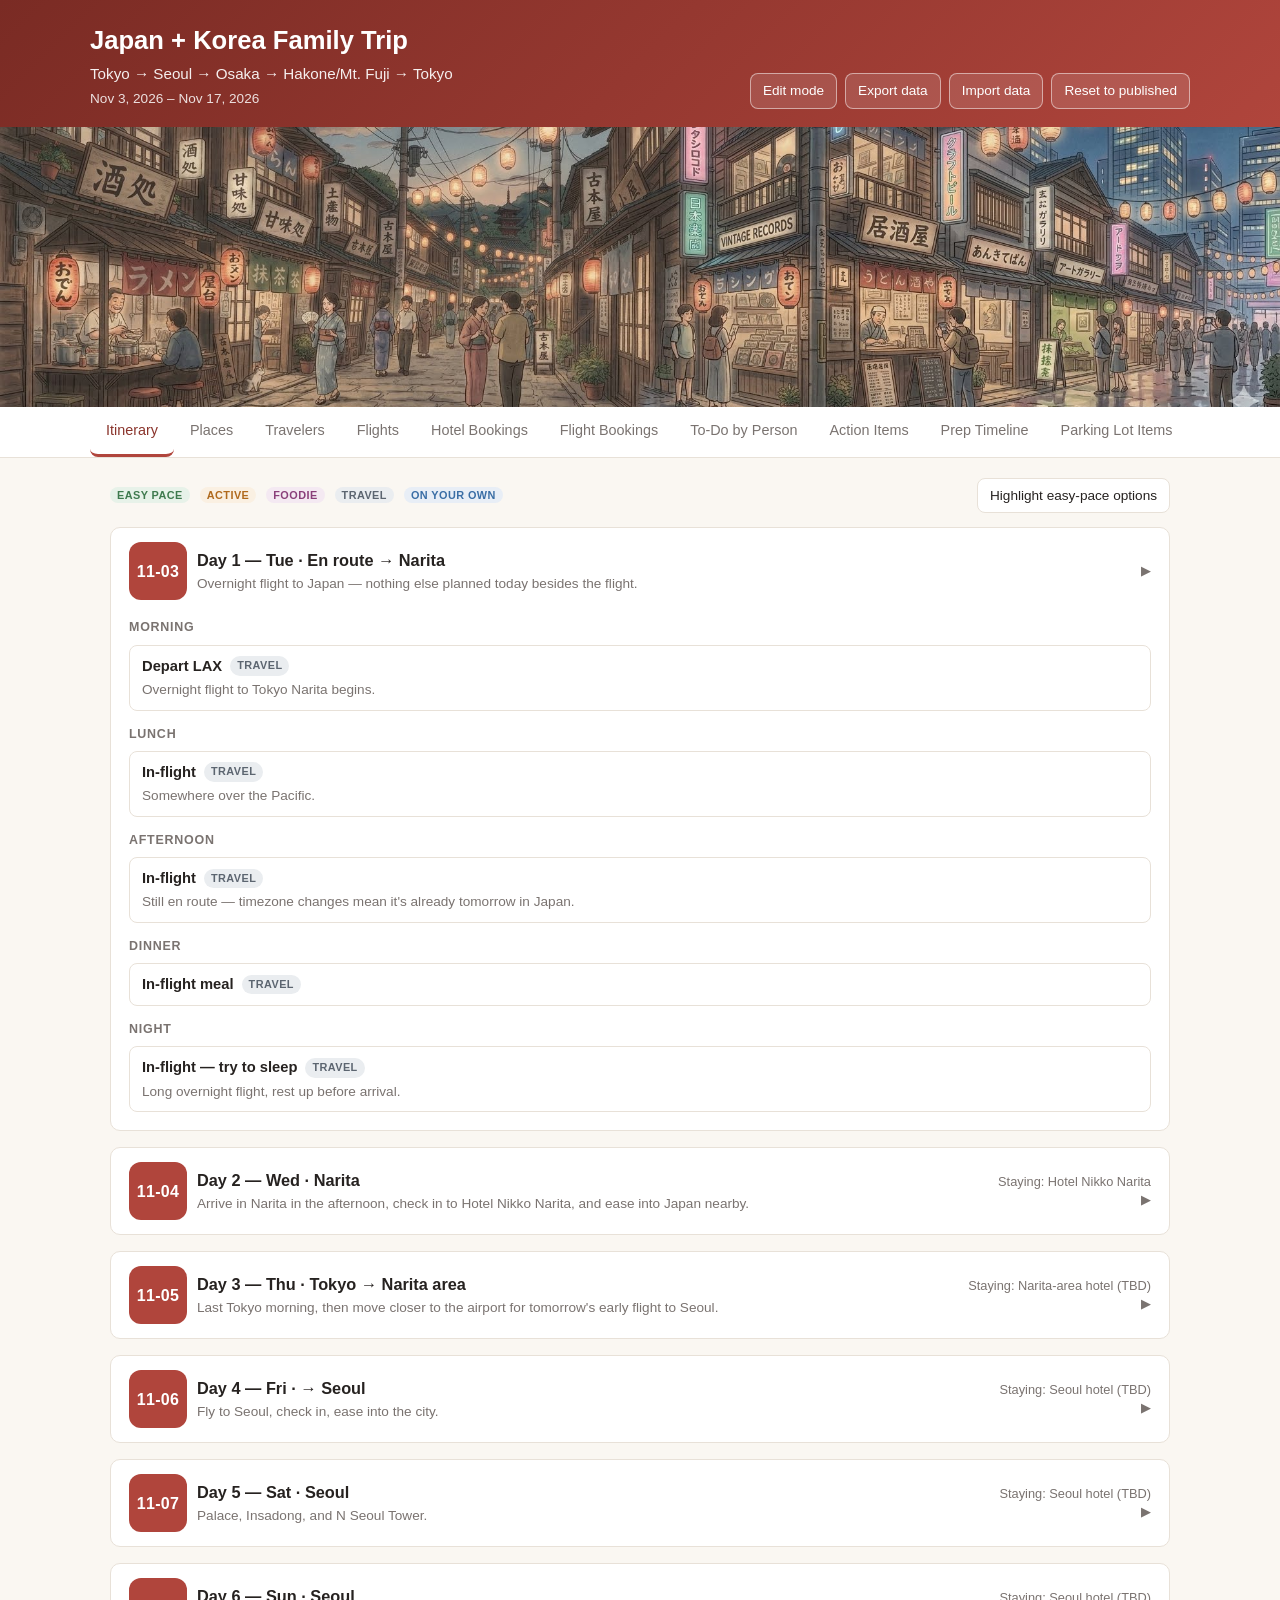
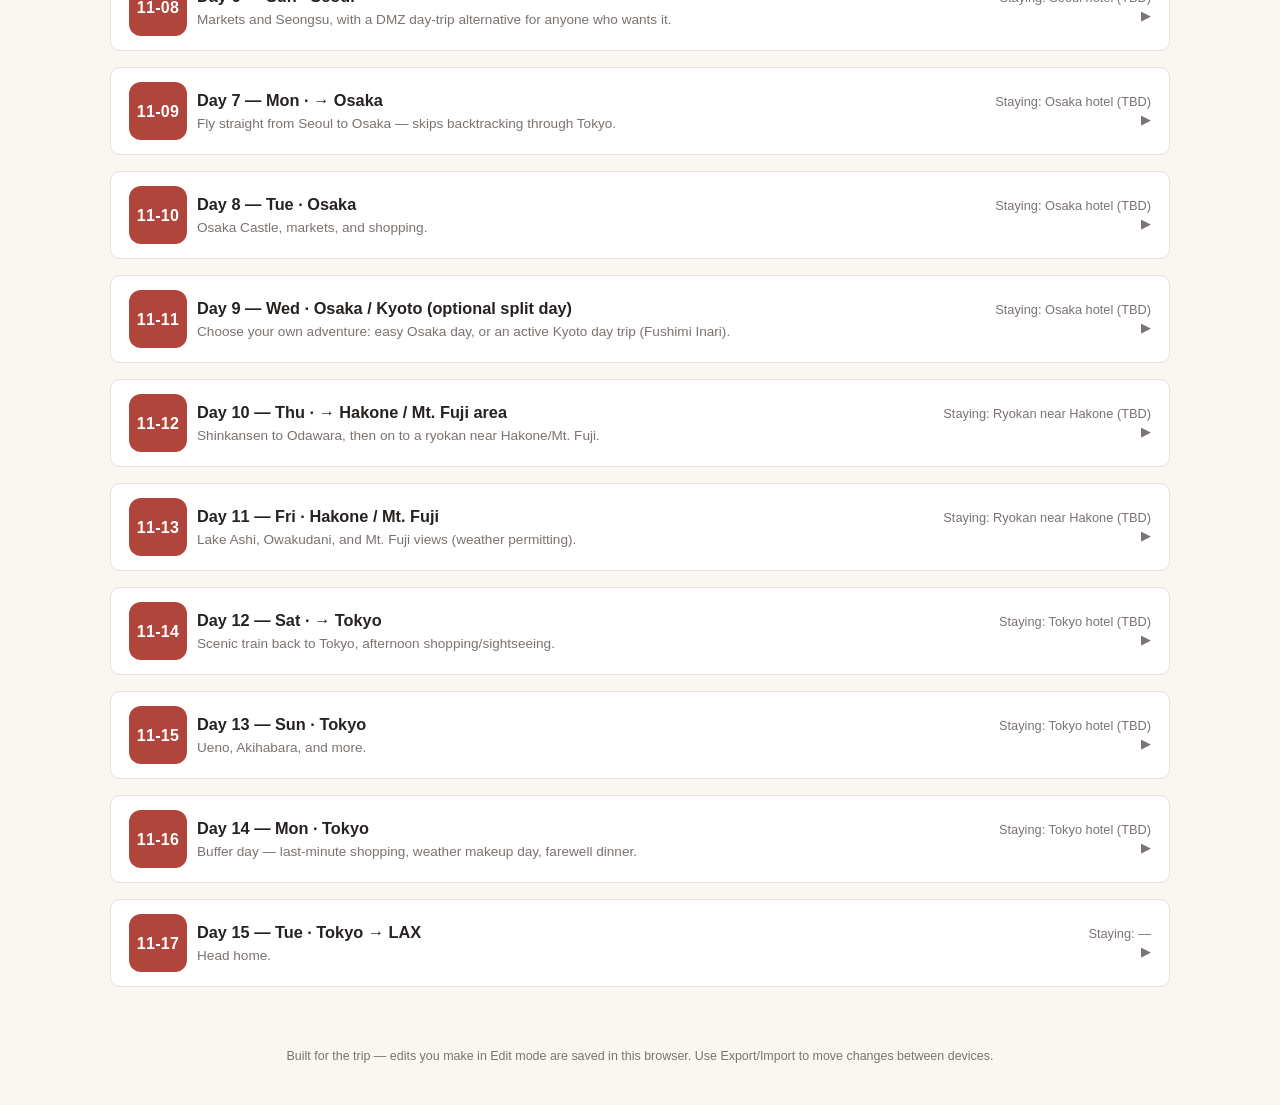
==== commit 98b52cda: "Remove 'good for elders' text from Easy pace legend" ====
--- a/index.html
+++ b/index.html
@@ -49,7 +49,7 @@
 
   <div class="panel active" id="panel-itinerary">
     <div class="legend">
-      <span><span class="tag tag-easy">Easy pace</span> good for elders / Emma / Duke / Michelle</span>
+      <span><span class="tag tag-easy">Easy pace</span></span>
       <span><span class="tag tag-active">Active</span></span>
       <span><span class="tag tag-foodie">Foodie</span></span>
       <span><span class="tag tag-travel">Travel</span></span>
--- a/style.css
+++ b/style.css
@@ -144,6 +144,22 @@
   flex-wrap: wrap;
 }
 .day-card .day-head:hover { background: #fbf9f6; }
+.day-date-block {
+  flex-shrink: 0;
+  width: 58px;
+  height: 58px;
+  border-radius: 12px;
+  background: var(--accent);
+  color: #fff;
+  display: flex;
+  align-items: center;
+  justify-content: center;
+  font-weight: 700;
+  font-size: 1rem;
+  letter-spacing: 0.02em;
+  text-align: center;
+}
+.day-head-main { flex: 1; min-width: 140px; }
 .day-title { font-weight: 700; font-size: 1.02rem; }
 .day-sub { color: var(--muted); font-size: 0.85rem; margin-top: 2px; }
 .day-meta { font-size: 0.8rem; color: var(--muted); text-align: right; }
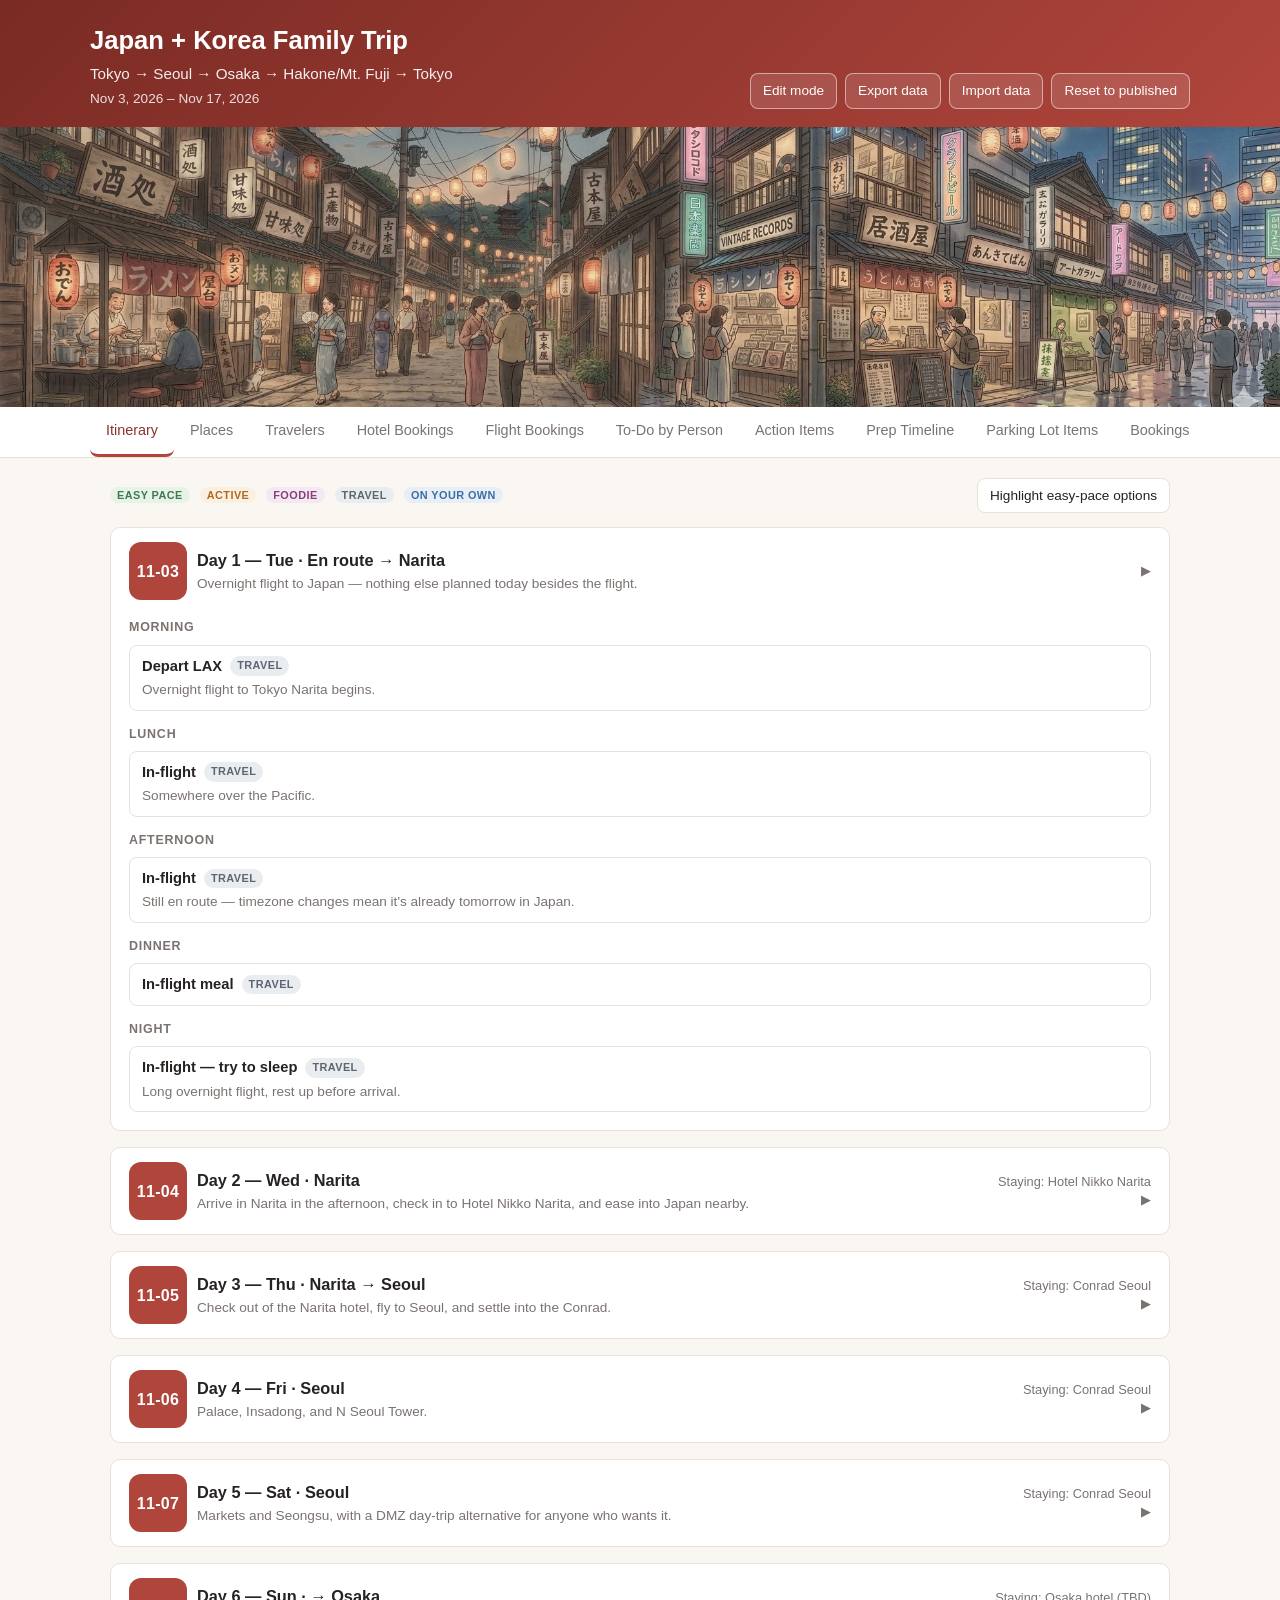
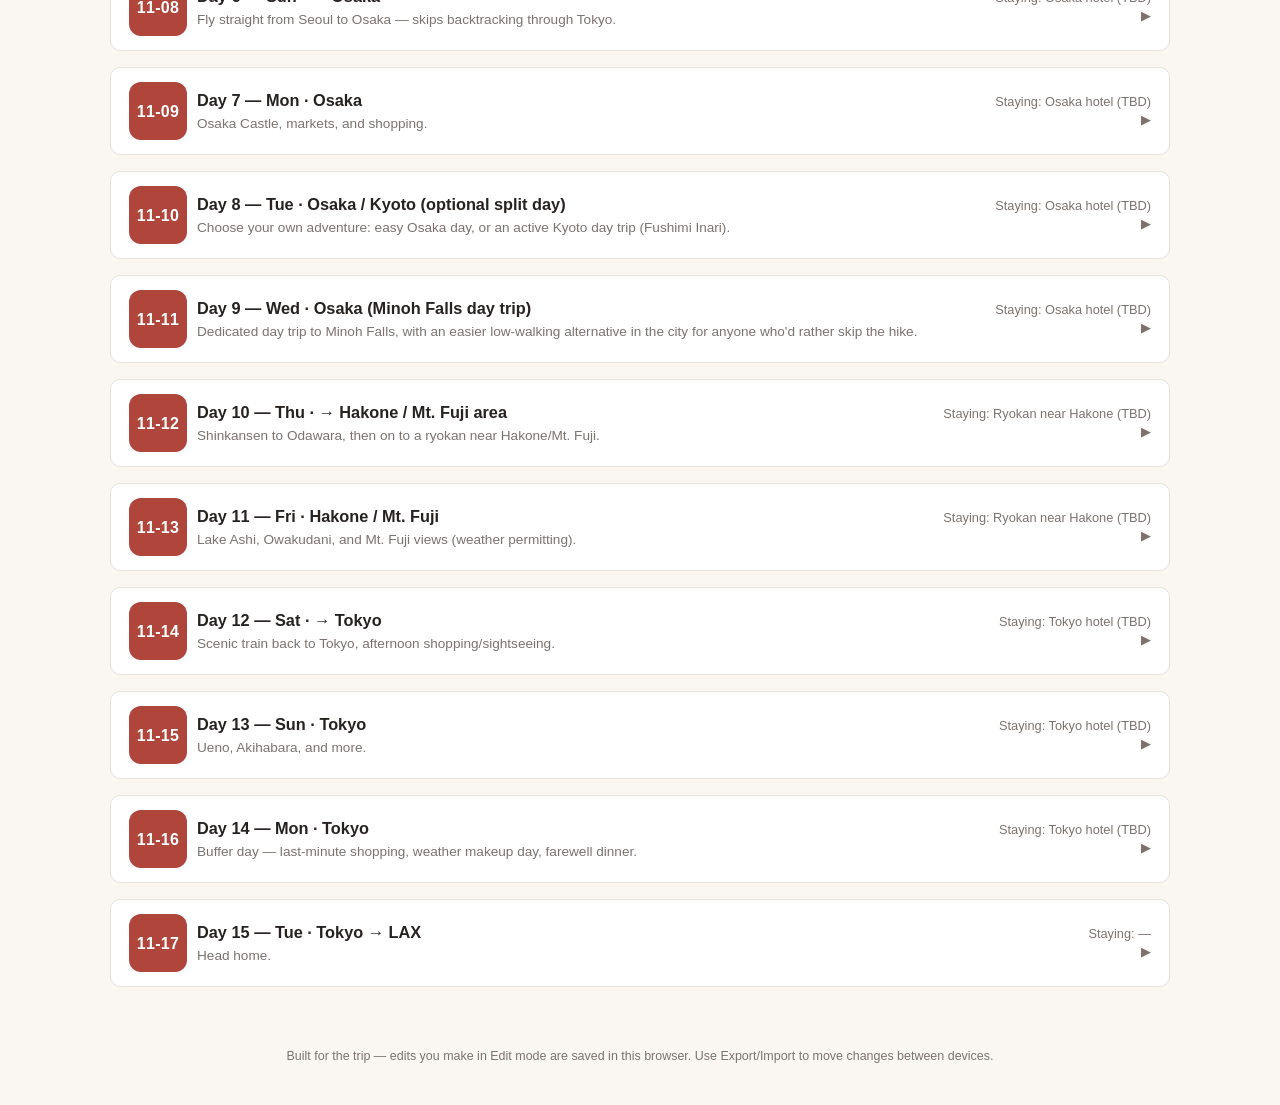
==== commit da968a33: "Remove redundant Flights tab (kept Flight Bookings)" ====
--- a/index.html
+++ b/index.html
@@ -34,7 +34,6 @@
     <button data-tab="itinerary" class="active">Itinerary</button>
     <button data-tab="places">Places</button>
     <button data-tab="travelers">Travelers</button>
-    <button data-tab="flights">Flights</button>
     <button data-tab="hotelbookings">Hotel Bookings</button>
     <button data-tab="flightbookings">Flight Bookings</button>
     <button data-tab="todos">To-Do by Person</button>
@@ -77,21 +76,6 @@
     </section>
   </div>
 
-  <div class="panel" id="panel-flights">
-    <img src="assets/flights-divider.png" alt="" class="section-divider" />
-    <section class="section-block">
-      <h2>Flight Itineraries</h2>
-      <p class="hint">Placeholders — fill in real confirmation numbers and times in Edit mode.</p>
-      <div style="overflow-x:auto;">
-        <table>
-          <thead><tr><th>Date</th><th>Route</th><th>Travelers</th><th>Airline</th><th>Flight #</th><th>Depart</th><th>Arrive</th><th>Confirmation #</th><th>Notes</th></tr></thead>
-          <tbody id="flights-body"></tbody>
-        </table>
-      </div>
-      <div id="flights-add-wrap"></div>
-    </section>
-  </div>
-
   <div class="panel" id="panel-hotelbookings">
     <img src="assets/hotel-bookings-header.png" alt="" class="section-divider" />
     <section class="section-block">
@@ -106,7 +90,7 @@
     <img src="assets/flight-bookings-header.png" alt="" class="section-divider" />
     <section class="section-block">
       <h2>Flight Bookings</h2>
-      <p class="hint">Confirmed flight bookings and who's on each one.</p>
+      <p class="hint">Confirmed flights and who's on each one.</p>
       <div class="people-grid" id="flight-bookings-grid"></div>
       <div id="flight-bookings-add-wrap" style="margin-top:12px;"></div>
     </section>
